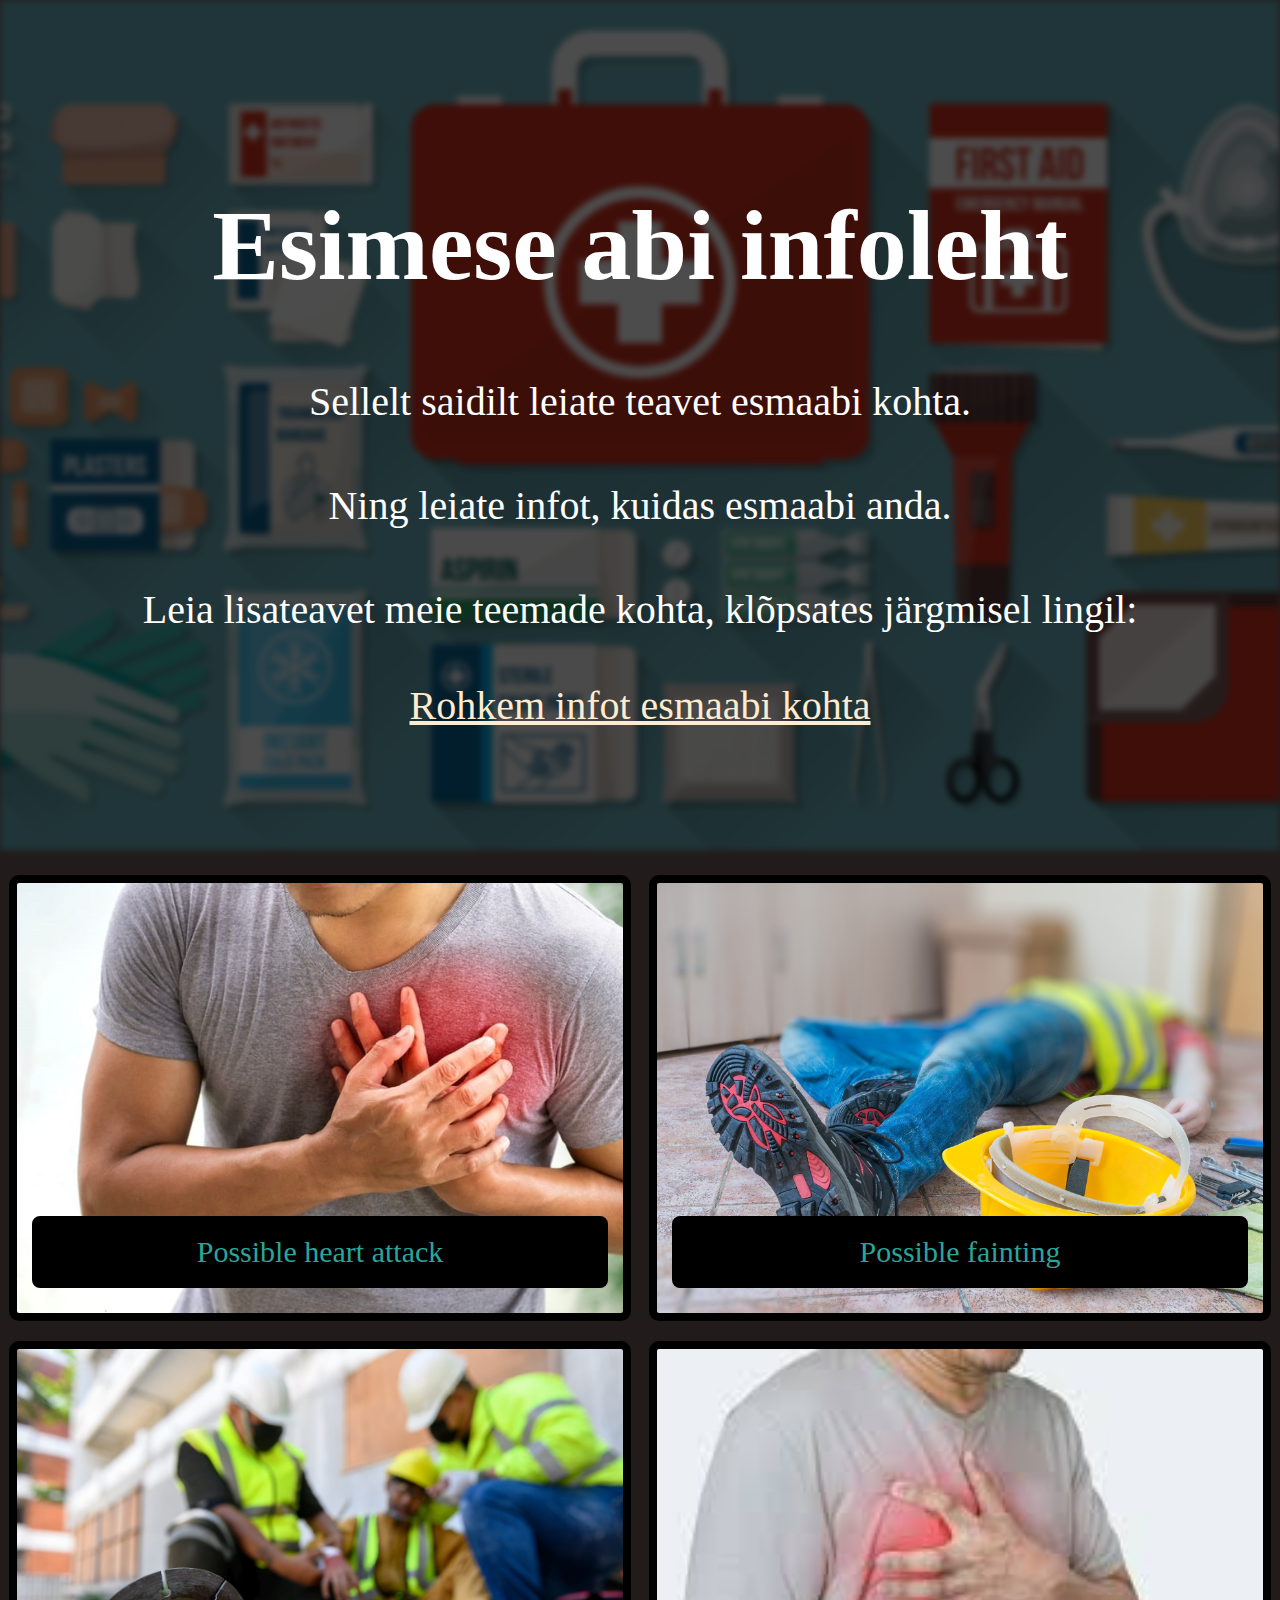
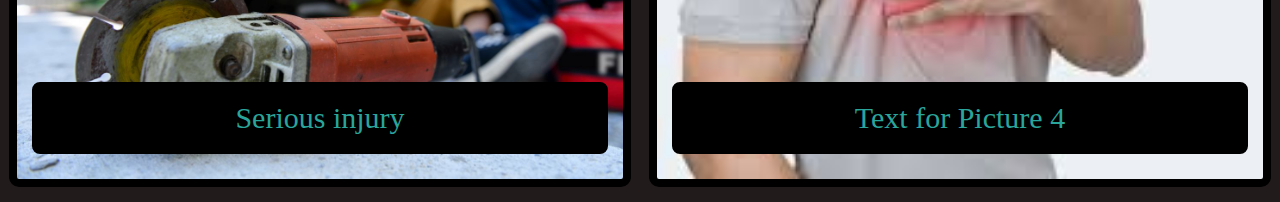
==== index.html @ de4ec38f "Upd" ====
<!DOCTYPE html>
<html lang="est">
<head>
    <meta name="viewport" content="width=device-width, initial-scale=1.0">
    <link rel="stylesheet" type="text/css" href="main.css">
    <meta charset="UTF-8">
    <title>Esimene abi</title>
</head>
<body>
    
    <div class='image-background image1'>
        <div class="container">
            <div class="text">
                <h1>Esimese abi infoleht</h1>
                <p>Sellelt saidilt leiate teavet esmaabi kohta.</p>
                <p>Ning leiate infot, kuidas esmaabi anda.</p>

                <p>Leia lisateavet meie teemade kohta, klõpsates järgmisel lingil:</p>
                <a href="index_2.html" target="_blank">Rohkem infot esmaabi kohta</a>
            </div>
        </div>
    </div>
    
    
        <div class="picture-boxes">
            <a style="background-image: url('pictures/heart-attack-better.jpg'); text-decoration: none;" href="" class="box">
                <p>Possible heart attack</p>
            </a>
            
            <a style="background-image: url('pictures/fainting.jpg'); text-decoration: none;" href="" class="box">
                <p>Possible fainting</p>
            </a>
            <a style="background-image: url('pictures/serious-injury.jpg'); text-decoration: none;" href="" class="box">
                <p>Serious injury</p>
            </a>
            <a style="background-image: url('pictures/heart-attack.jpg'); text-decoration: none;" href="" class="box">
                <p>Text for Picture 4</p>
            </a>
        </div>


</body>
</html>
---- main.css ----
/* IGAKS JUHUKS KÕIK OLULISED KOMENTAARID ON LÕPPUS, HAKKASIN SEALT NEED TEGEMA, ÜLEVAL EI TAHA NEED
ENAM TEHA, ET KUI TEE EI SAA MIDAGI ARU, VAADAKE LÕPPUS*/

/* ISEGI SEAL KUI MA PALUN TEID MITTE MIDAGI EI TEHA, SAATA VAHETADA SEADMED MIS ON NUMBRIGA,
NÄGU "height: 100%"   AGA KUI VAHETATE MIDAGI, SIIS PALUN PÄRAST MUUTUGE SEDA TAGASI NAGU SEE OLI ENNE*/

body {   /* "body" seadmed */
    text-decoration: none;
    font-family: Garamond, serif;
    margin: 0;
    padding: 0px;
    text-align: center;
    margin-top: 0px;
    background-color: #221b1b;
}

p {    /* Siin ma vahetan tavalise teksti suurus, värv jne*/
    line-height: 1.6;
    font-size: 40px;
}

h1 {     /* Siin ma tegelen main heading-iga, vahetan suurus, font-i, värvi */
    font-size: 100px;
    font-family: copperplate, fantasy;
    color: #ffffff;
}

.image-background {  /* Siin palun teid mitte midagi ei teha, see võttis mul kõige rohkem aega */
    position: relative;
    height: 850px;
    width: 100%;
    margin-bottom: 20px;
    padding: 0px;
    display: flex;
    justify-content: center;
    align-items: center;
}

.image-background::before {  /* Siin sama lugu nagu eelmisel */
    content: '';
    position: absolute;
    top: 0;
    left: 0;
    width: 100%;
    height: 100%;
    background: url('pictures/first-aid.jpg') center/cover no-repeat rgba(0, 0, 0, 0.753);
    filter: blur(3px) brightness(30%); 
    z-index: -1;
    
}

.picture-boxes {
    display: flex;
    justify-content: space-around;
    flex-wrap: wrap;
    margin-top: 10px;
    
}

.box {  /* class "box" */
    position: relative;
    width: 45%;
    min-height: 400px; 
    padding: 15px; /* Add padding to the box */
    background-color: hsl(0, 0%, 100%);
    margin: 5px; 
    text-align: center;
    border: 8px solid #000; /* Add a border to the box */
    border-radius: 10px;
    display: flex;
    flex-direction: column;
    justify-content: space-between;
    margin-bottom: 15px;
    
    background-size: cover;
    background-position: left center;
    background-repeat: no-repeat;
}


.box > p {
    text-decoration: none;
    font-size: 30px;
    margin-top: auto;
    margin-bottom: 10px;
    font-family: copperplate, fantasy;
    color: rgb(42, 165, 155);
    display: inline-block; /* Ensure the border wraps around the text */
    border: 2px solid #000; /* Add a border to the text */
    border-radius: 8px;
    padding: 10px 20px;
    background-color: #000;
}

.box > a {
    text-decoration: none;
}



.text > a {  /* "a" on link, siin ma panin seadmed kõikidele linkidele mis on "text" classi sees */
    font-size: 40px;
    color: blanchedalmond;

}


.container {  /* Ei oska öelda mis on container, lihtsalt mingi class */
    position: relative;
    z-index: 1;
}

.text {    /* See on mul terve class "text", kõik tekst mis on sellel classis on selle seadmetega*/
    position: relative;
    color: rgb(255, 255, 255); /* Set text color to white for better visibility on the dark background */
    text-align: center;
}
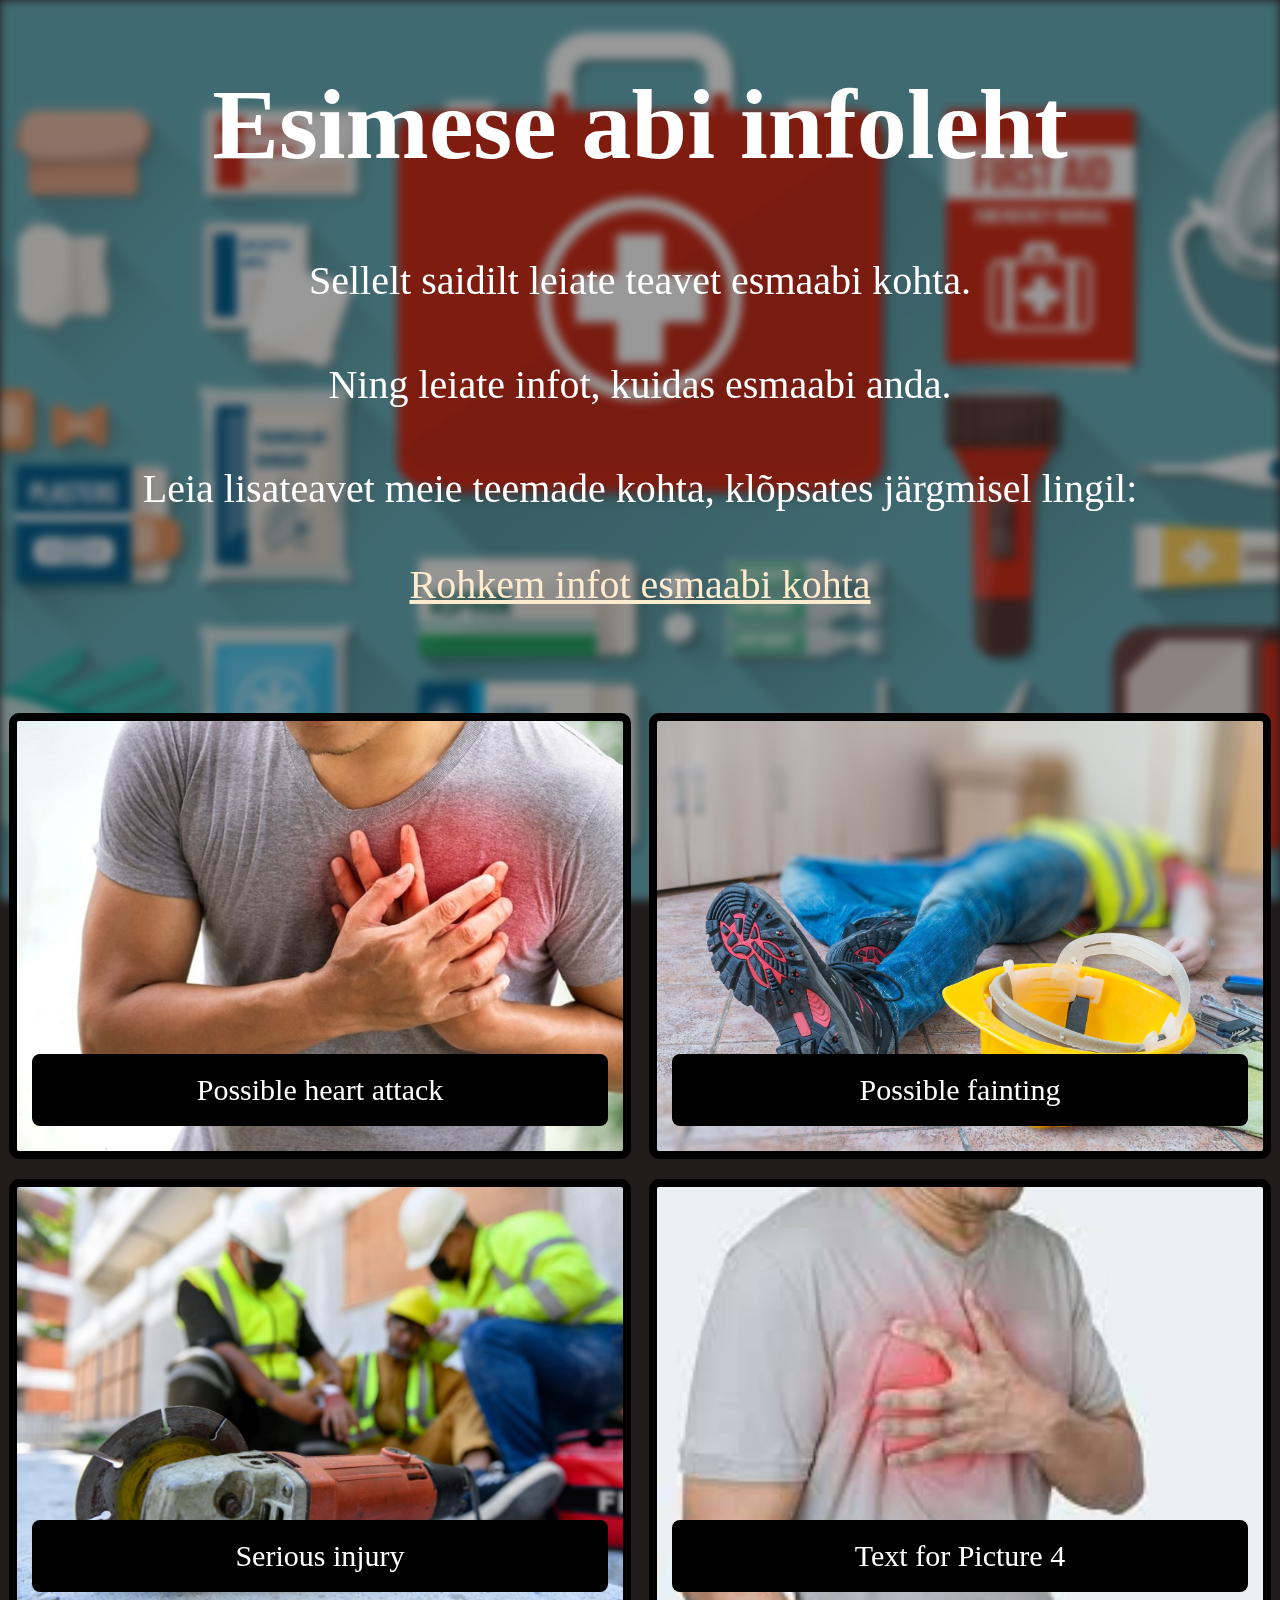
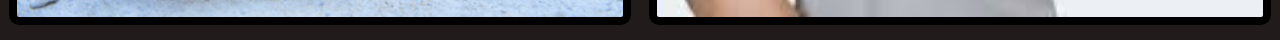
==== commit a886689c: "Background image changed" ====
--- a/index.html
+++ b/index.html
@@ -7,6 +7,7 @@
     <title>Esimene abi</title>
 </head>
 <body>
+    <div class="background"></div>
     
     <div class='image-background image1'>
         <div class="container">
@@ -23,17 +24,17 @@
     
     
         <div class="picture-boxes">
-            <a style="background-image: url('pictures/heart-attack-better.jpg'); text-decoration: none;" href="" class="box">
+            <a style="background-image: url('pictures/heart-attack-better.jpg'); text-decoration: none;" href="lisa-leht-1.html" class="box">
                 <p>Possible heart attack</p>
             </a>
             
-            <a style="background-image: url('pictures/fainting.jpg'); text-decoration: none;" href="" class="box">
+            <a style="background-image: url('pictures/fainting.jpg'); text-decoration: none;" href="lisa-leht-2.html" class="box">
                 <p>Possible fainting</p>
             </a>
-            <a style="background-image: url('pictures/serious-injury.jpg'); text-decoration: none;" href="" class="box">
+            <a style="background-image: url('pictures/serious-injury.jpg'); text-decoration: none;" href="lisa-leht-3.html" class="box">
                 <p>Serious injury</p>
             </a>
-            <a style="background-image: url('pictures/heart-attack.jpg'); text-decoration: none;" href="" class="box">
+            <a style="background-image: url('pictures/heart-attack.jpg'); text-decoration: none;" href="lisa-leht-4.html" class="box">
                 <p>Text for Picture 4</p>
             </a>
         </div>
--- a/main.css
+++ b/main.css
@@ -25,28 +25,17 @@
     color: #ffffff;
 }
 
-.image-background {  /* Siin palun teid mitte midagi ei teha, see võttis mul kõige rohkem aega */
-    position: relative;
-    height: 850px;
-    width: 100%;
-    margin-bottom: 20px;
-    padding: 0px;
-    display: flex;
-    justify-content: center;
-    align-items: center;
-}
-
-.image-background::before {  /* Siin sama lugu nagu eelmisel */
-    content: '';
-    position: absolute;
+.background {
+    position: fixed;
     top: 0;
     left: 0;
     width: 100%;
-    height: 100%;
-    background: url('pictures/first-aid.jpg') center/cover no-repeat rgba(0, 0, 0, 0.753);
-    filter: blur(3px) brightness(30%); 
-    z-index: -1;
+    height: 100vh;
+    background: url('pictures/first-aid.jpg') center/cover fixed;
+
+    filter: blur(5px) brightness(60%);
     
+    z-index: -1; /* Place the background behind other content */
 }
 
 .picture-boxes {
@@ -84,7 +73,7 @@
     margin-top: auto;
     margin-bottom: 10px;
     font-family: copperplate, fantasy;
-    color: rgb(42, 165, 155);
+    color: rgb(255, 255, 255);
     display: inline-block; /* Ensure the border wraps around the text */
     border: 2px solid #000; /* Add a border to the text */
     border-radius: 8px;
@@ -108,6 +97,7 @@
 .container {  /* Ei oska öelda mis on container, lihtsalt mingi class */
     position: relative;
     z-index: 1;
+    margin-bottom: 100px;
 }
 
 .text {    /* See on mul terve class "text", kõik tekst mis on sellel classis on selle seadmetega*/
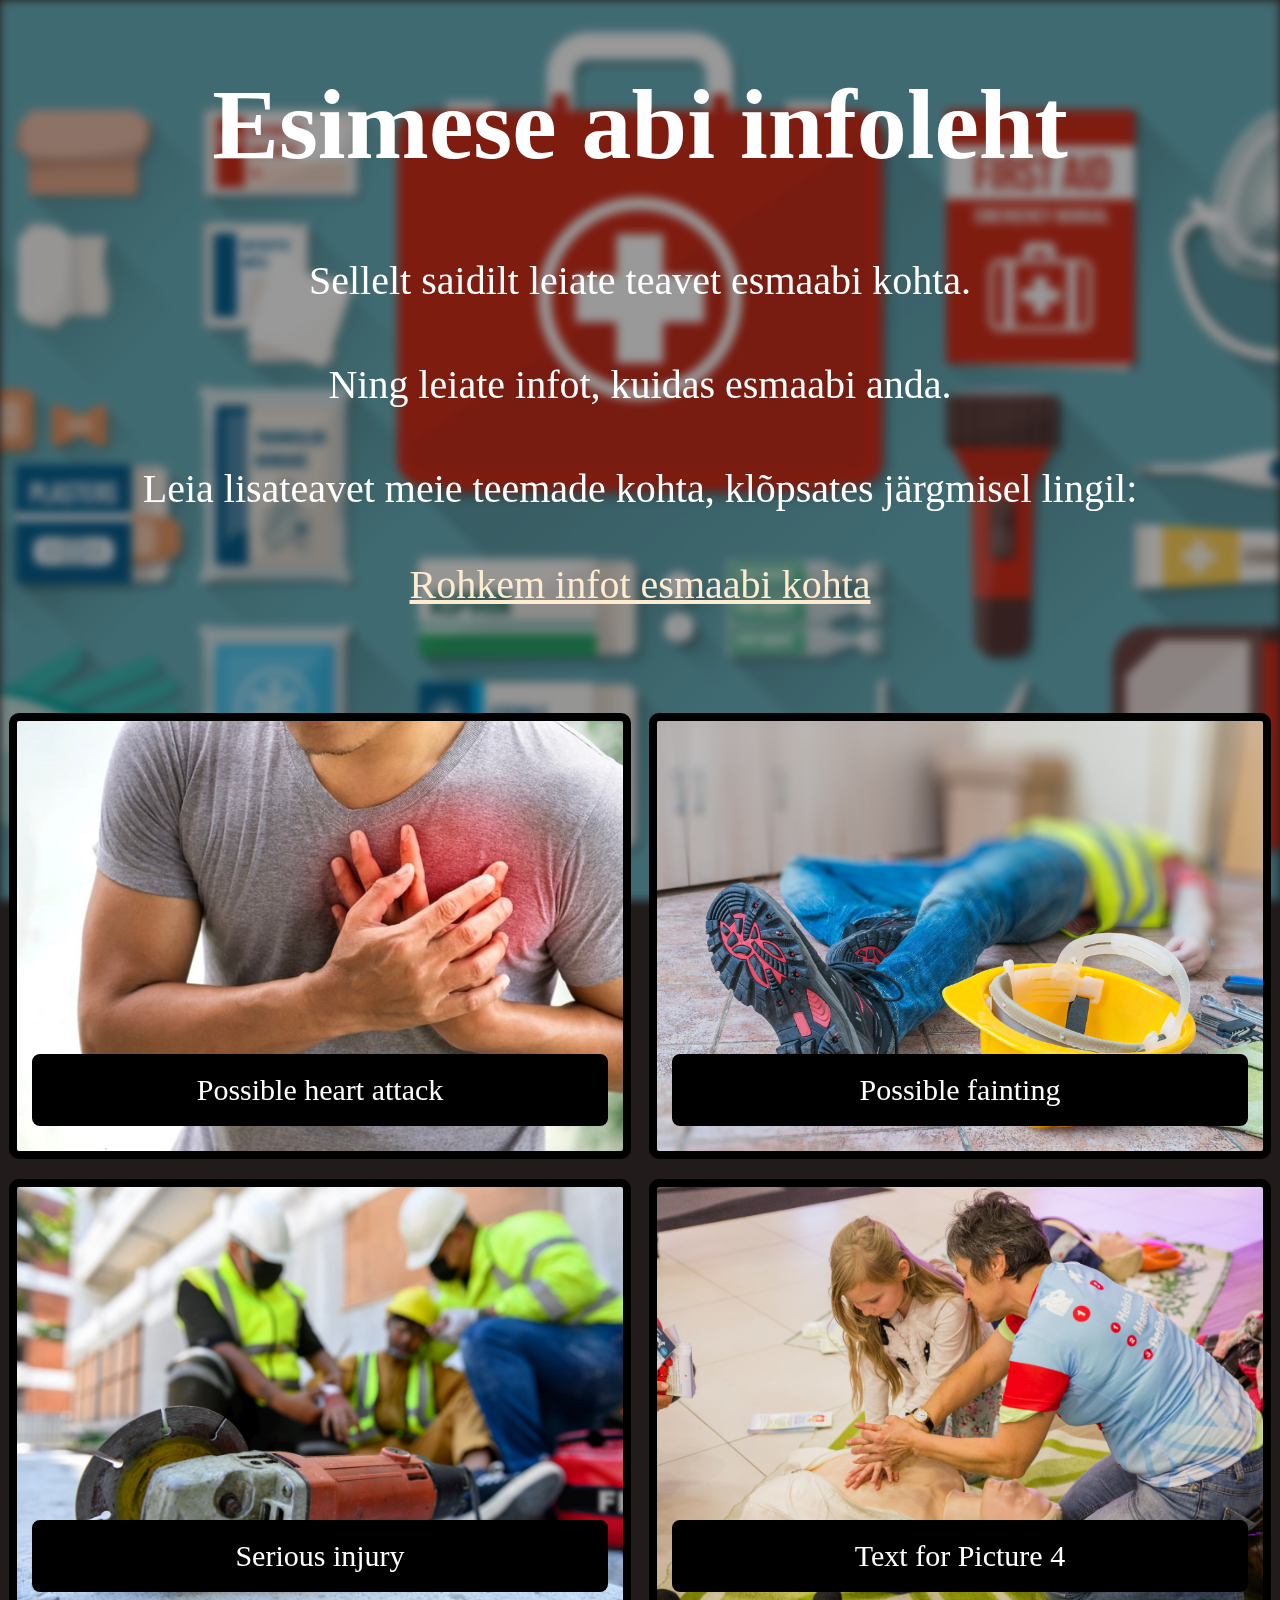
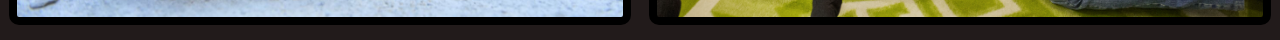
==== commit a49b63d5: "upd" ====
--- a/index.html
+++ b/index.html
@@ -34,7 +34,7 @@
             <a style="background-image: url('pictures/serious-injury.jpg'); text-decoration: none;" href="lisa-leht-3.html" class="box">
                 <p>Serious injury</p>
             </a>
-            <a style="background-image: url('pictures/heart-attack.jpg'); text-decoration: none;" href="lisa-leht-4.html" class="box">
+            <a style="background-image: url('pictures/käe-asutus.jpg'); text-decoration: none;" href="lisa-leht-4.html" class="box">
                 <p>Text for Picture 4</p>
             </a>
         </div>
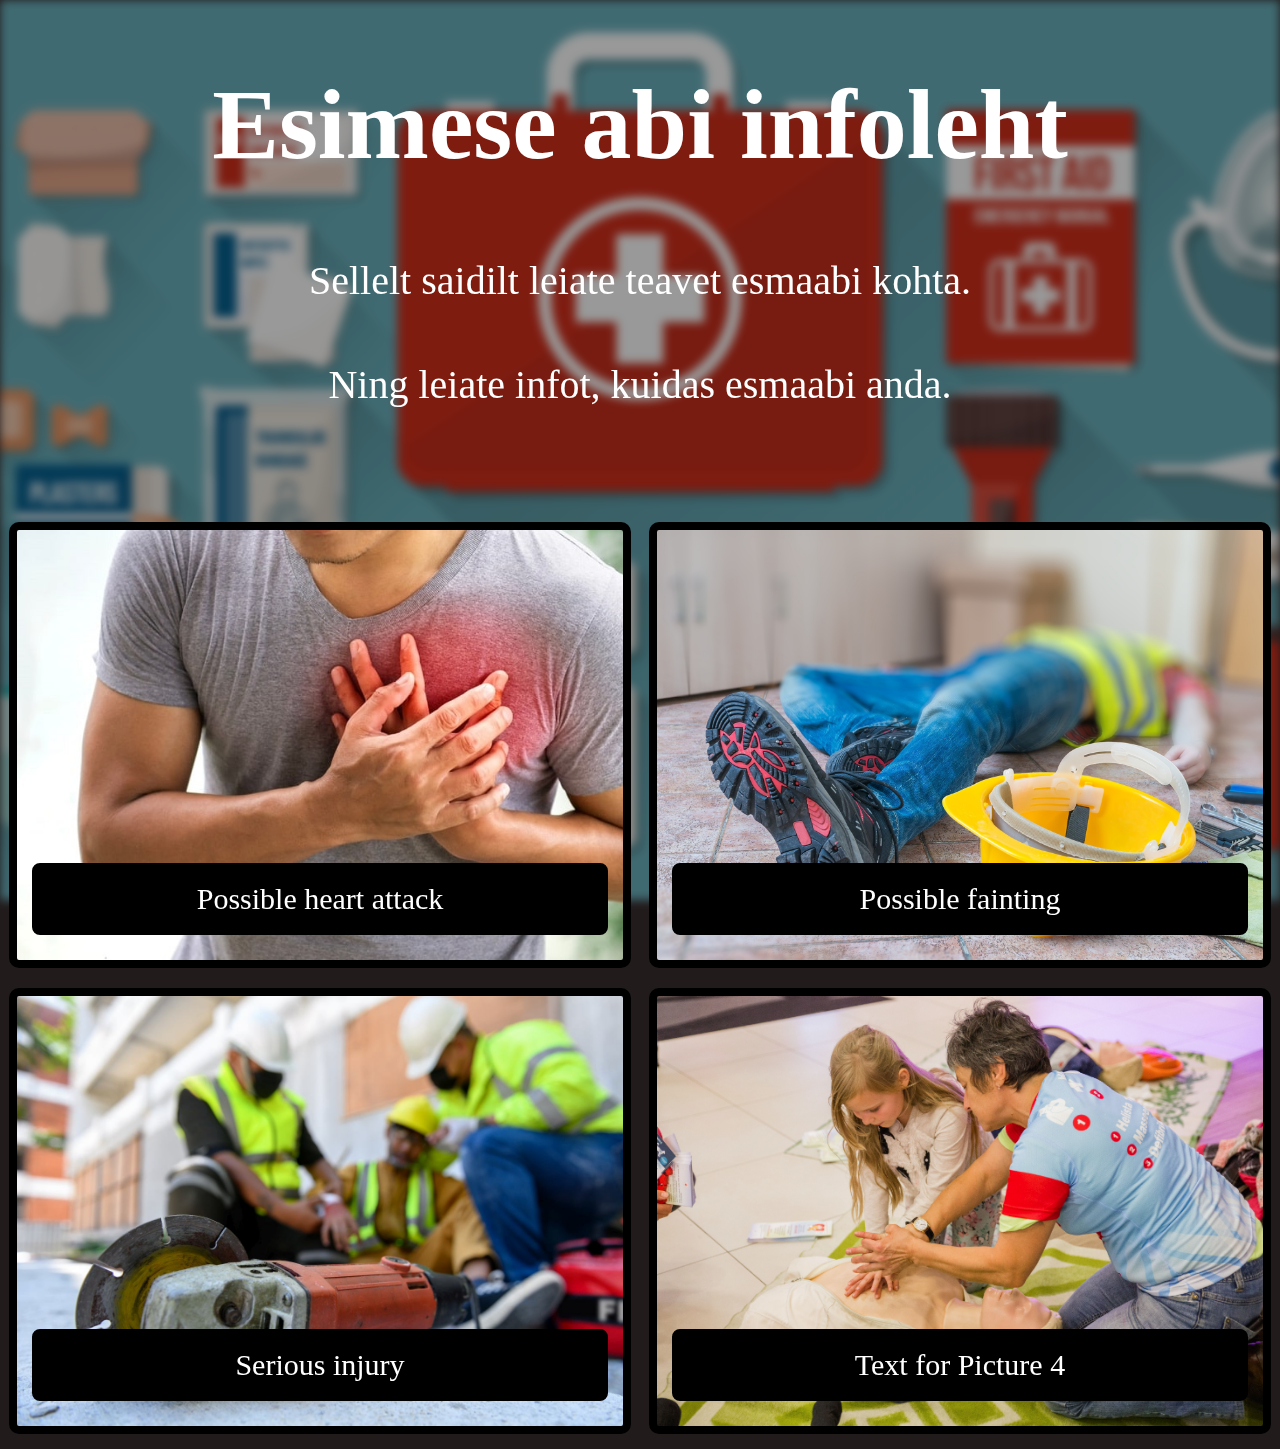
==== commit 81324d98: "deleted" ====
--- a/index.html
+++ b/index.html
@@ -16,8 +16,7 @@
                 <p>Sellelt saidilt leiate teavet esmaabi kohta.</p>
                 <p>Ning leiate infot, kuidas esmaabi anda.</p>
 
-                <p>Leia lisateavet meie teemade kohta, klõpsates järgmisel lingil:</p>
-                <a href="index_2.html" target="_blank">Rohkem infot esmaabi kohta</a>
+                
             </div>
         </div>
     </div>
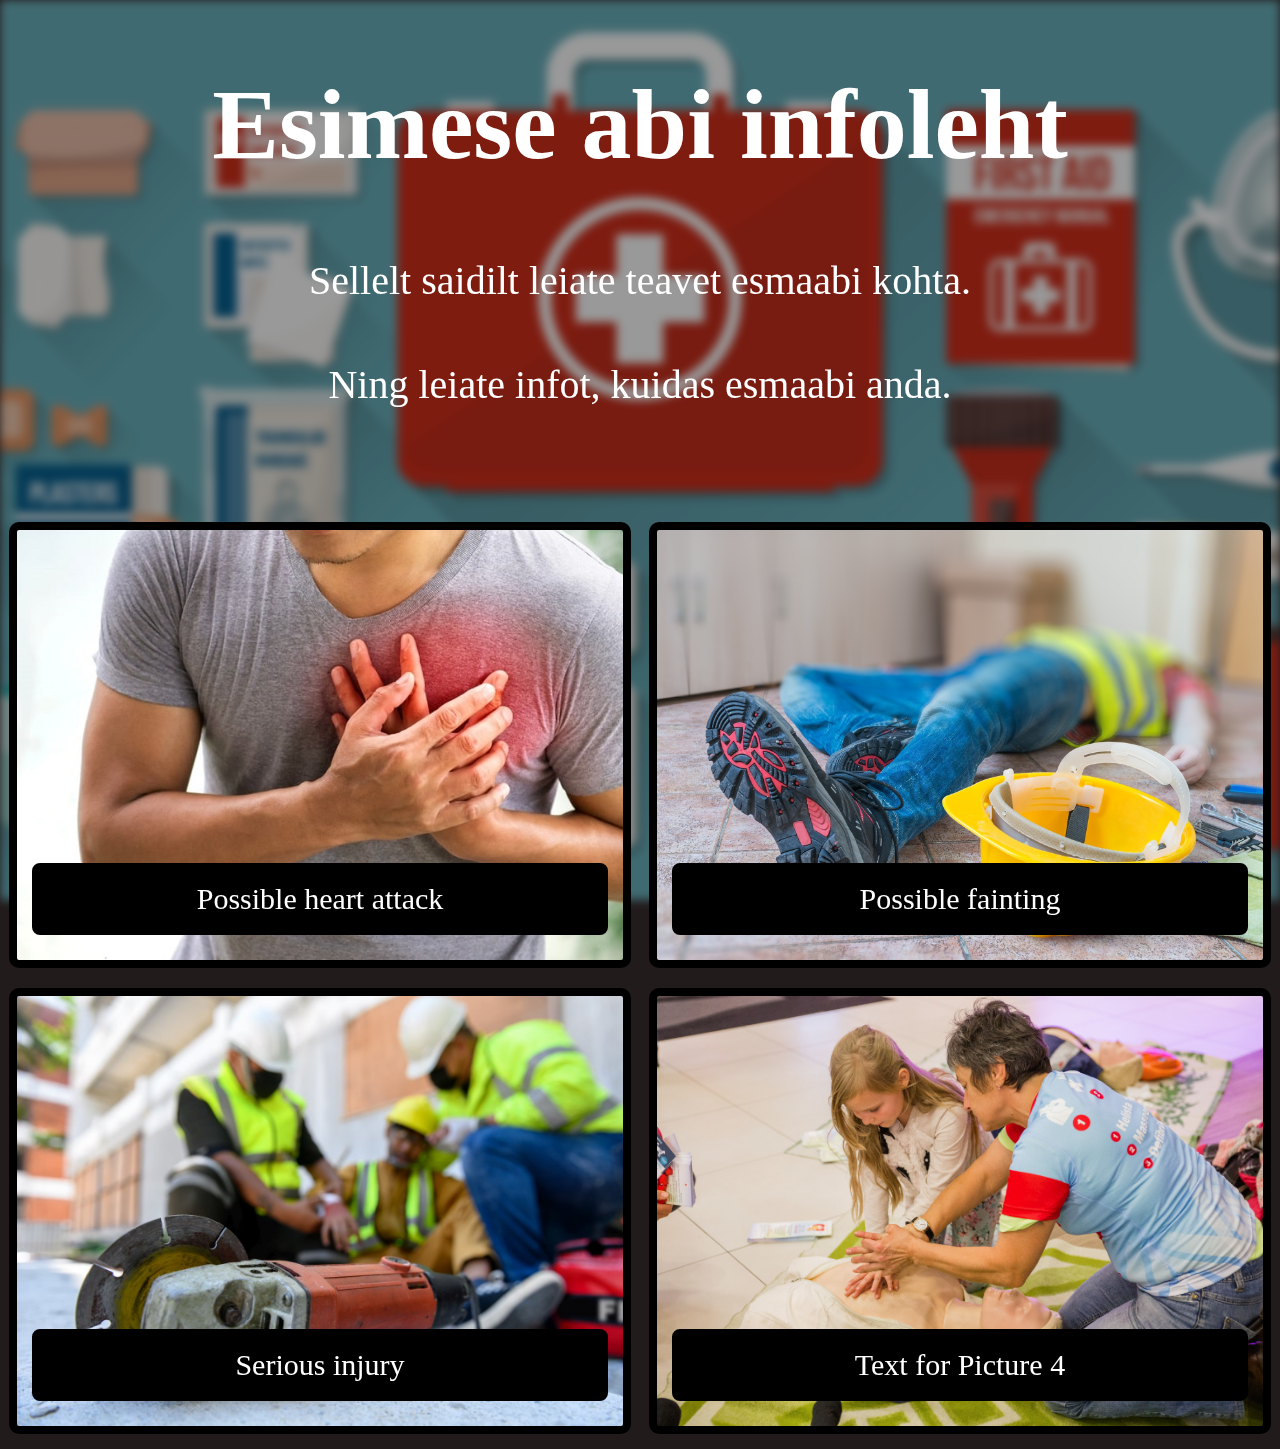
==== commit 4c7e59bd: "web" ====
--- a/index.html
+++ b/index.html
@@ -1,5 +1,5 @@
 <!DOCTYPE html>
-<html lang="est">
+<html lang="eng">
 <head>
     <meta name="viewport" content="width=device-width, initial-scale=1.0">
     <link rel="stylesheet" type="text/css" href="main.css">
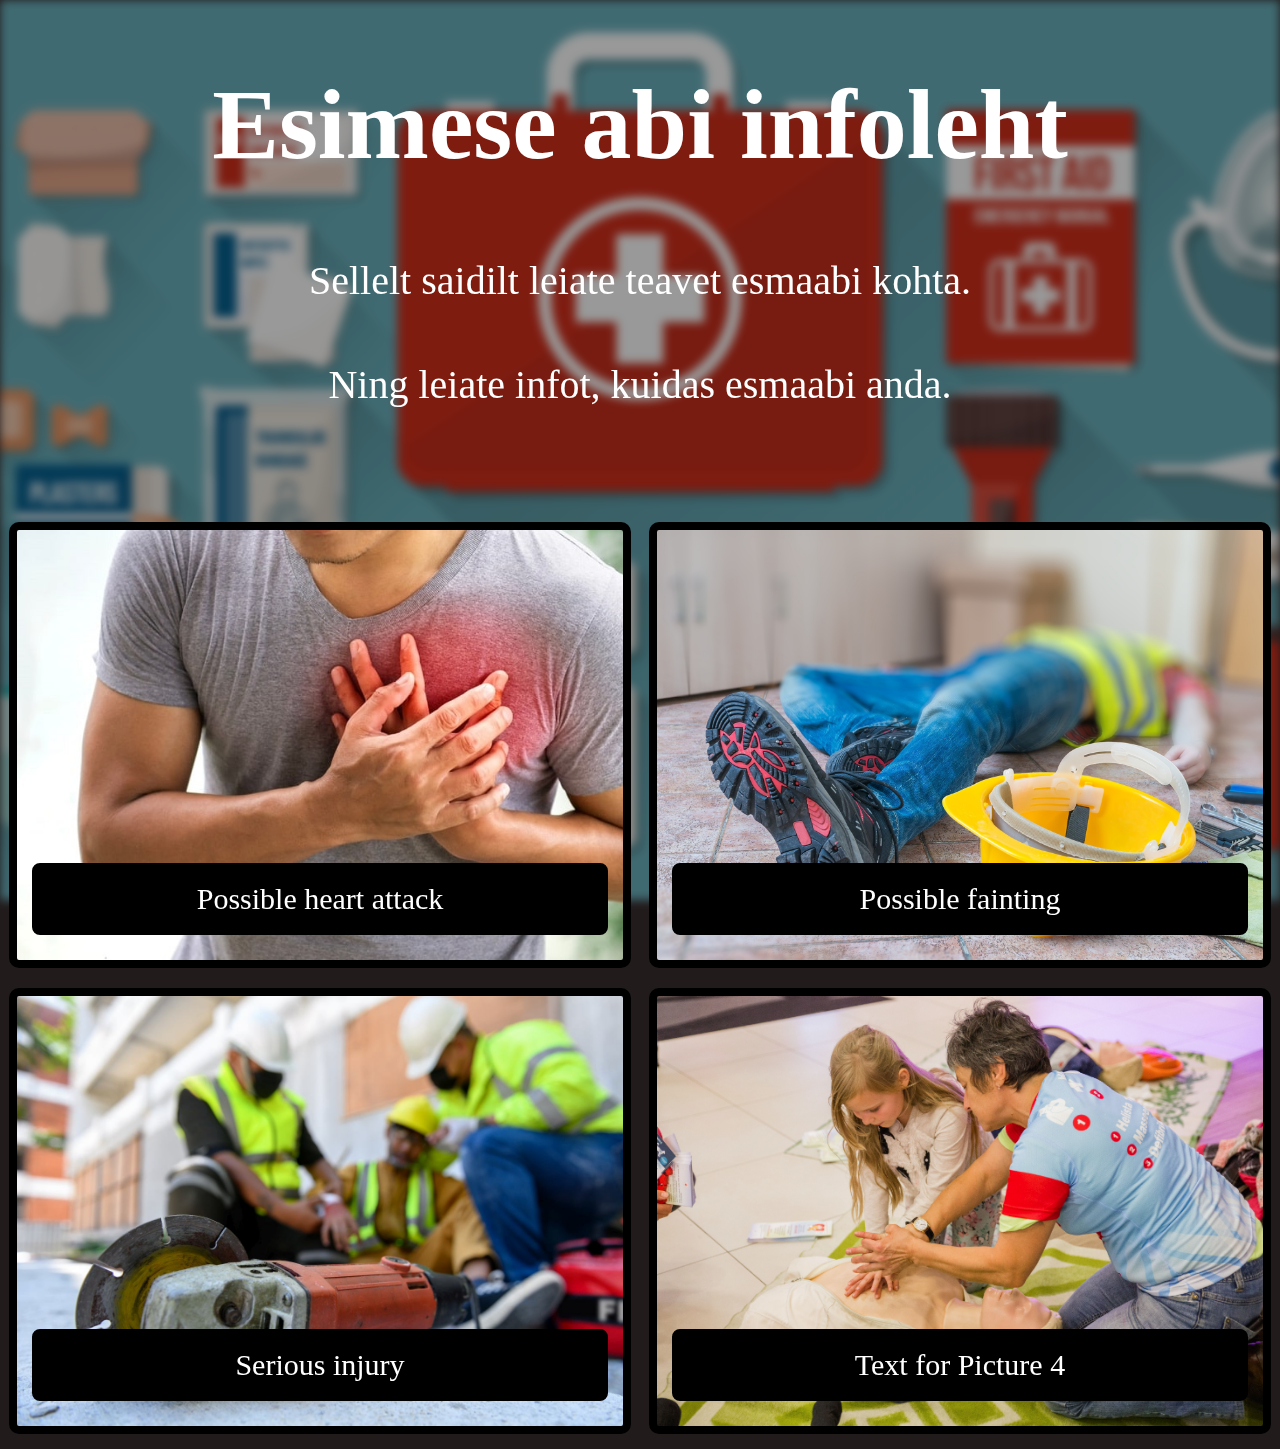
==== commit c253c98a: "web" ====
--- a/index.html
+++ b/index.html
@@ -1,5 +1,5 @@
 <!DOCTYPE html>
-<html lang="eng">
+
 <head>
     <meta name="viewport" content="width=device-width, initial-scale=1.0">
     <link rel="stylesheet" type="text/css" href="main.css">
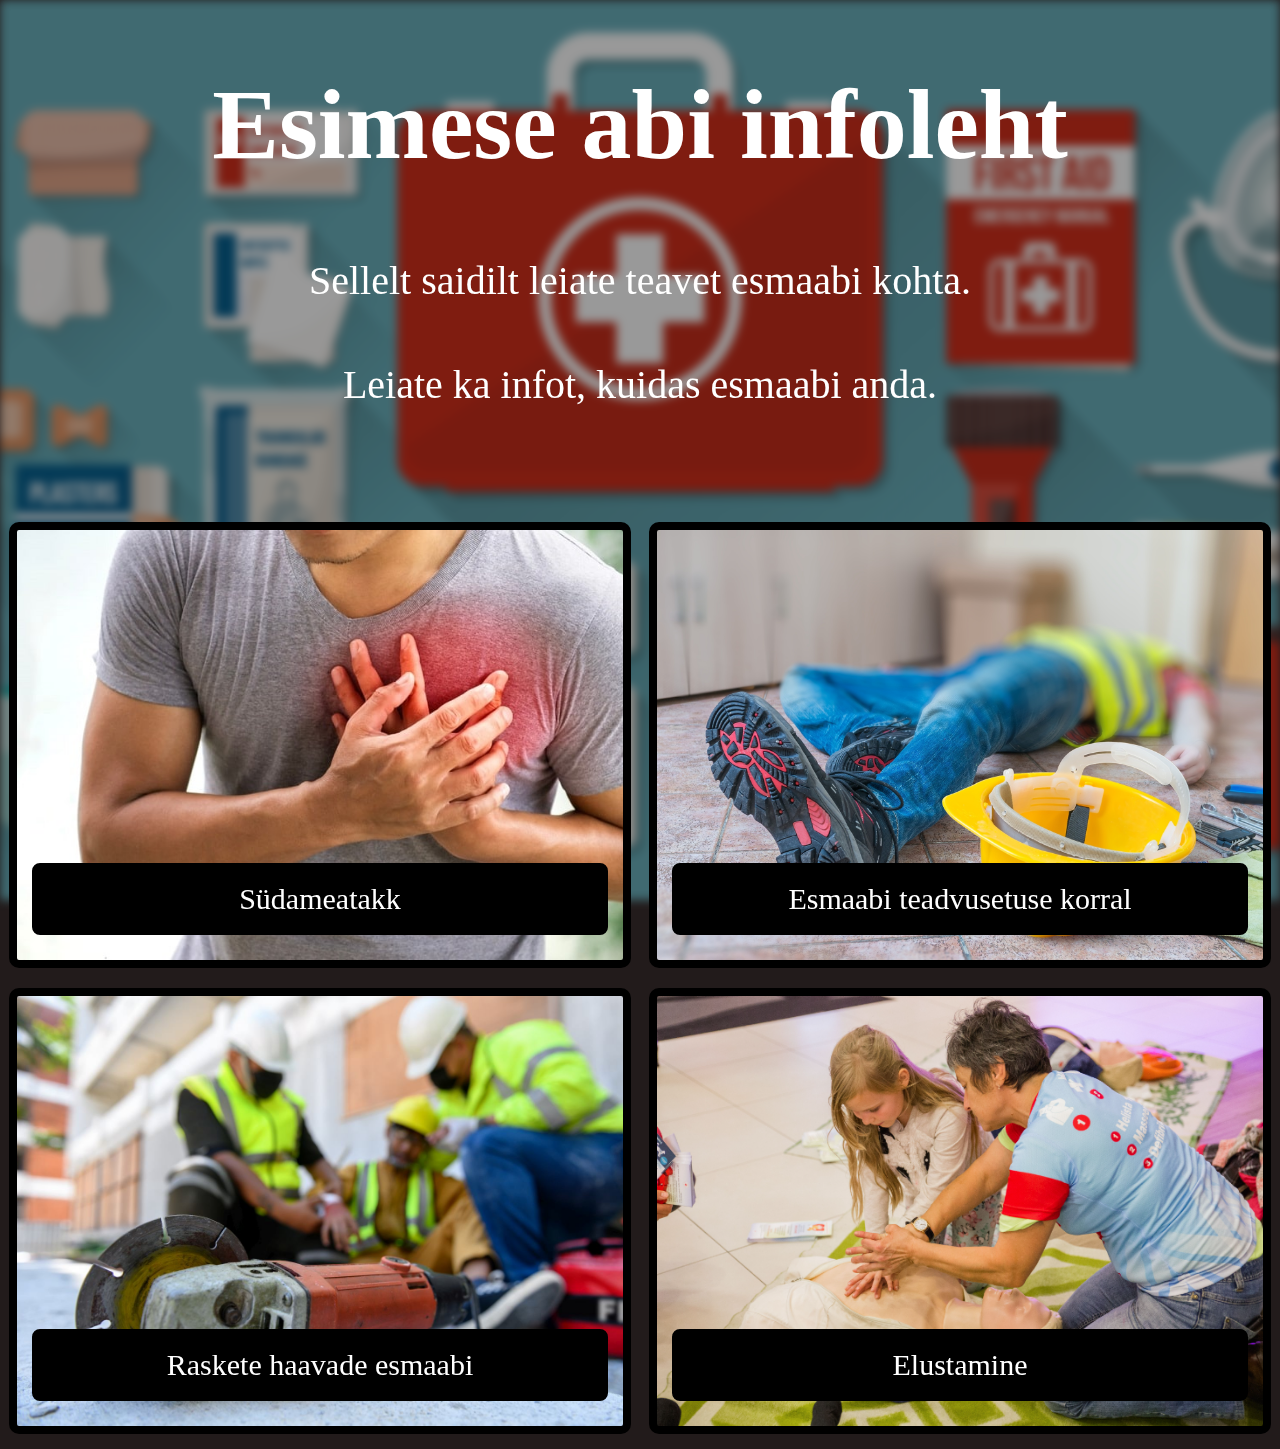
==== commit 756f5c8f: "upd" ====
--- a/index.html
+++ b/index.html
@@ -1,5 +1,5 @@
 <!DOCTYPE html>
-
+<html lang="en">
 <head>
     <meta name="viewport" content="width=device-width, initial-scale=1.0">
     <link rel="stylesheet" type="text/css" href="main.css">
@@ -7,37 +7,35 @@
     <title>Esimene abi</title>
 </head>
 <body>
+
     <div class="background"></div>
-    
     <div class='image-background image1'>
         <div class="container">
             <div class="text">
                 <h1>Esimese abi infoleht</h1>
                 <p>Sellelt saidilt leiate teavet esmaabi kohta.</p>
-                <p>Ning leiate infot, kuidas esmaabi anda.</p>
+                <p>Leiate ka infot, kuidas esmaabi anda.</p>
 
                 
             </div>
         </div>
     </div>
+    <div class="picture-boxes">
+        <a style="background-image: url('pictures/heart-attack-better.jpg'); text-decoration: none;" href="lisa-leht-1.html" class="box">
+            <p>Südameatakk</p>
+        </a>
+        
+        <a style="background-image: url('pictures/fainting.jpg'); text-decoration: none;" href="lisa-leht-2.html" class="box">
+            <p>Esmaabi teadvusetuse korral</p>
+        </a>
+        <a style="background-image: url('pictures/serious-injury.jpg'); text-decoration: none;" href="lisa-leht-3.html" class="box">
+            <p>Raskete haavade esmaabi</p>
+        </a>
+        <a style="background-image: url('pictures/käe-asutus.jpg'); text-decoration: none;" href="lisa-leht-4.html" class="box">
+            <p>Elustamine</p>
+        </a>
+    </div>
     
-    
-        <div class="picture-boxes">
-            <a style="background-image: url('pictures/heart-attack-better.jpg'); text-decoration: none;" href="lisa-leht-1.html" class="box">
-                <p>Possible heart attack</p>
-            </a>
-            
-            <a style="background-image: url('pictures/fainting.jpg'); text-decoration: none;" href="lisa-leht-2.html" class="box">
-                <p>Possible fainting</p>
-            </a>
-            <a style="background-image: url('pictures/serious-injury.jpg'); text-decoration: none;" href="lisa-leht-3.html" class="box">
-                <p>Serious injury</p>
-            </a>
-            <a style="background-image: url('pictures/käe-asutus.jpg'); text-decoration: none;" href="lisa-leht-4.html" class="box">
-                <p>Text for Picture 4</p>
-            </a>
-        </div>
-
-
 </body>
 </html>
+
